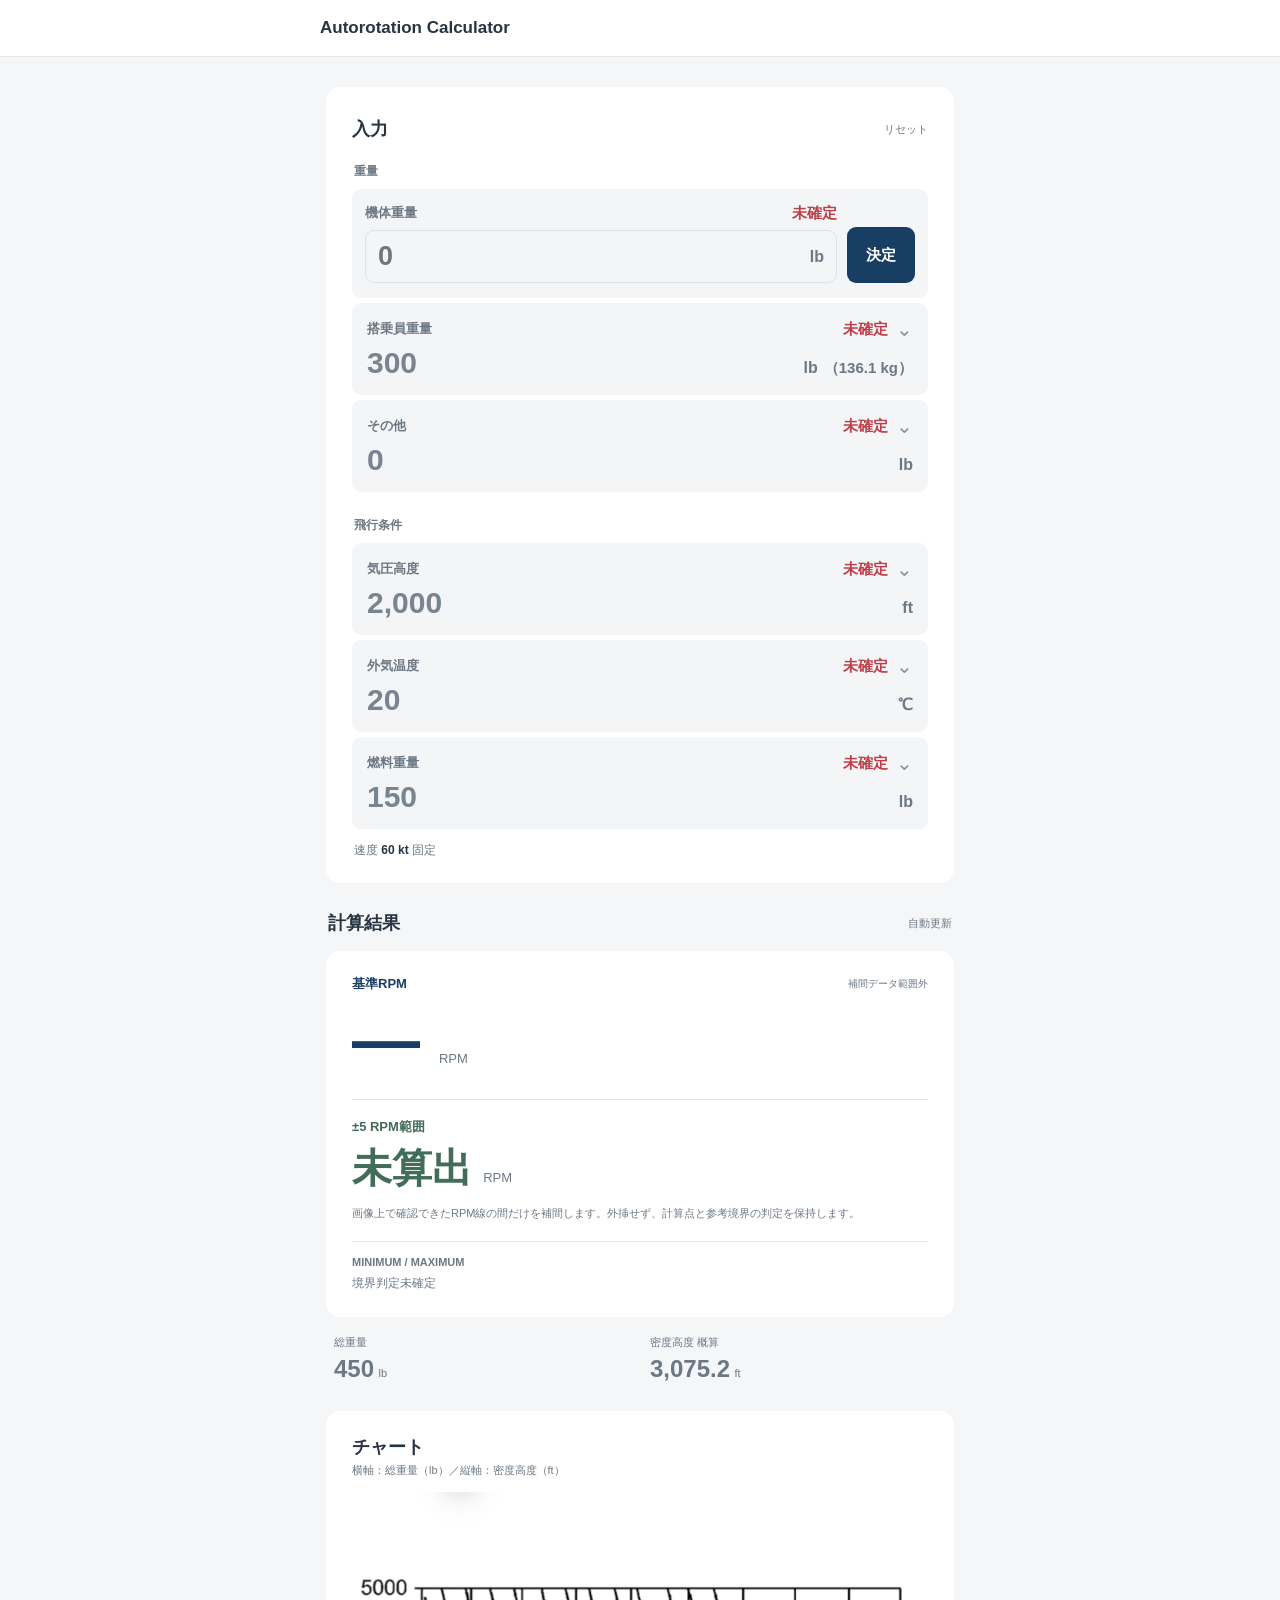
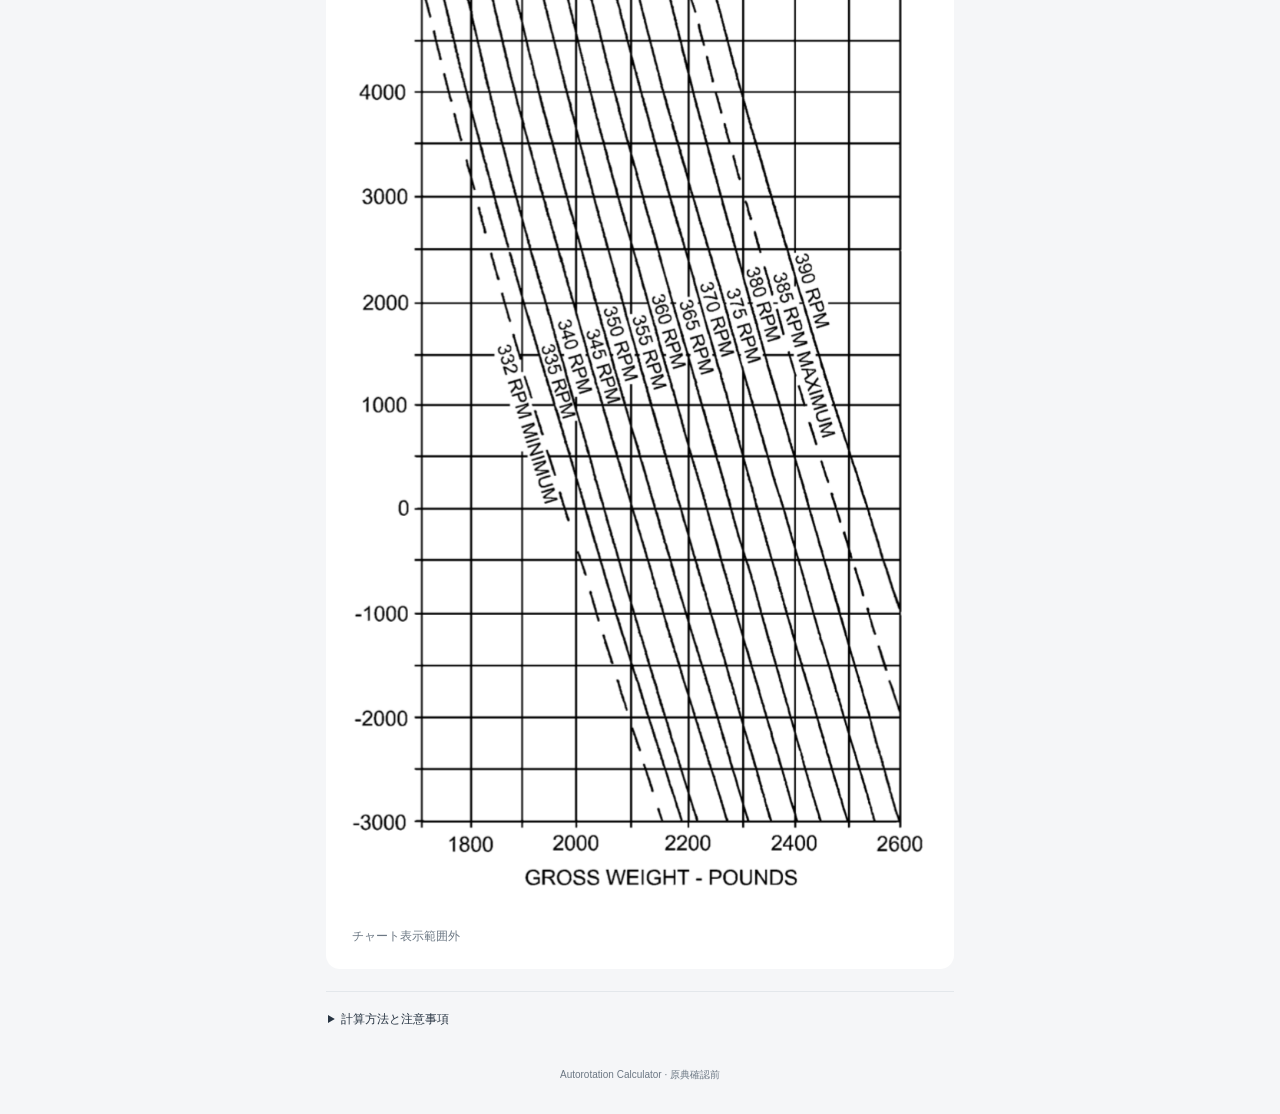
==== index.html @ 32e49103 "Improve input unit legibility" ====
<!doctype html>
<html lang="ja">
<head>
  <meta charset="UTF-8">
  <meta name="viewport" content="width=device-width, initial-scale=1">
  <meta name="theme-color" content="#f5f6f8">
  <title>Autorotation Calculator</title>
  <link rel="stylesheet" href="./style.css?v=input-units-1">
  <script src="./calculator.js" defer></script>
  <script src="./chart-view-config.js" defer></script>
  <script src="./chart-view.js" defer></script>
  <script src="./rpm-image-data.js" defer></script>
  <script src="./chart-data.js" defer></script>
  <script src="./input-model.js" defer></script>
  <script src="./app.js?v=input-status-2" defer></script>
</head>
<body>
  <header class="topbar"><h1>Autorotation Calculator</h1></header>
  <main>
    <form id="conditions" novalidate>
      <section class="panel preset" aria-labelledby="preset-heading">
        <div class="section-heading"><h2 id="preset-heading">入力</h2><button id="reset-inputs" type="button" class="reset-button">リセット</button></div>
        <p class="input-group-label">重量</p>
        <div id="aircraftWeight-row" class="base-row">
          <div class="base-control"><label for="aircraftWeight">機体重量 <span id="aircraftWeight-state" class="state-label">未確定</span></label><div class="number-wrap"><input id="aircraftWeight" name="aircraftWeight" type="number" inputmode="decimal" min="0" step="any" placeholder="0" aria-describedby="aircraftWeight-error"><span>lb</span></div></div>
          <button id="confirm-base" class="confirm-base" type="button">決定</button>
        </div>
        <p id="aircraftWeight-error" class="error" aria-live="polite"></p>
        <button id="crewWeight-trigger" class="picker-trigger" type="button" data-picker="crewWeight" aria-haspopup="dialog" aria-controls="wheel-dialog"><span class="field-name">搭乗員重量</span><span class="field-value"><output id="crewWeight-value">300</output> <small>lb</small><span id="crewKg" class="crew-kg">（136.1 kg）</span></span><span class="field-state"><span id="crewWeight-state" class="state-label">未確定</span><span aria-hidden="true">⌄</span></span></button>
        <button id="otherWeight-trigger" class="picker-trigger" type="button" data-picker="otherWeight" aria-haspopup="dialog" aria-controls="wheel-dialog"><span class="field-name">その他</span><span class="field-value"><output id="otherWeight-value">0</output> <small>lb</small></span><span class="field-state"><span id="otherWeight-state" class="state-label">未確定</span><span aria-hidden="true">⌄</span></span></button>
        <p class="input-group-label input-group-label-spaced">飛行条件</p>
        <button id="pressureAltitude-trigger" class="picker-trigger" type="button" data-picker="pressureAltitude" aria-haspopup="dialog" aria-controls="wheel-dialog"><span class="field-name">気圧高度</span><span class="field-value"><output id="pressureAltitude-value">2,000</output> <small>ft</small></span><span class="field-state"><span id="pressureAltitude-state" class="state-label">未確定</span><span aria-hidden="true">⌄</span></span></button>
        <button id="oat-trigger" class="picker-trigger" type="button" data-picker="oat" aria-haspopup="dialog" aria-controls="wheel-dialog"><span class="field-name">外気温度</span><span class="field-value"><output id="oat-value">20</output> <small>℃</small></span><span class="field-state"><span id="oat-state" class="state-label">未確定</span><span aria-hidden="true">⌄</span></span></button>
        <button id="fuelWeight-trigger" class="picker-trigger" type="button" data-picker="fuelWeight" aria-haspopup="dialog" aria-controls="wheel-dialog"><span class="field-name">燃料重量</span><span class="field-value"><output id="fuelWeight-value">150</output> <small>lb</small></span><span class="field-state"><span id="fuelWeight-state" class="state-label">未確定</span><span aria-hidden="true">⌄</span></span></button>
        <p class="fixed-speed">速度 <strong>60 kt</strong> <span>固定</span></p>
      </section>
      <output id="weight-preview" hidden>450</output>
    </form>
    <section class="results" aria-labelledby="result-heading">
      <div class="section-heading"><h2 id="result-heading">計算結果</h2><span class="section-note">自動更新</span></div>
      <div aria-live="polite" aria-atomic="true">
        <div class="rpm-card">
          <div class="rpm-top"><h3>基準RPM</h3><span id="chart-badge" class="badge">暫定算出</span></div>
          <p class="rpm-value"><output id="referenceRpm">—</output> <small>RPM</small></p>
          <div class="range"><h3>±5 RPM範囲</h3><p><output id="rpmRange">未算出</output> <small>RPM</small></p></div>
          <p id="chart-status" class="rpm-note"></p>
          <div class="boundary"><h3>MINIMUM / MAXIMUM</h3><p id="boundary-status" class="rpm-note">境界判定未確定</p></div>
        </div>
        <div class="metrics"><div><h3>総重量</h3><output id="totalWeight">450</output> <small>lb</small></div><div><h3>密度高度 <small>概算</small></h3><output id="densityAltitude">—</output> <small>ft</small></div></div>
      </div>
    </section>
    <section class="panel chart-panel" aria-labelledby="chart-view-heading">
      <div class="section-heading"><h2 id="chart-view-heading">チャート</h2></div>
      <p class="input-note">横軸：総重量（lb）／縦軸：密度高度（ft）</p>
      <div id="chart-frame" class="chart-frame" hidden>
        <img id="performance-chart" alt="オートローテーション性能チャート" decoding="async">
        <span id="chart-dot" class="chart-dot" aria-hidden="true" hidden></span>
      </div>
      <p id="chart-view-status" class="chart-view-status" role="status">チャート画像を読み込み中</p>
    </section>
    <details class="method"><summary>計算方法と注意事項</summary><p class="data-note"><strong>チャート画像からの暫定デジタイズ値・原典確認前</strong>境界警告は参考表示です。基準RPMと±5 RPMは境界で制限しません。</p><p>機体重量の空欄は0 lb。決定前も計算に反映します。</p><p>総重量 = 機体重量 + 搭乗員重量 + 燃料重量 + その他。機体重量には、ほかの3項目に入力する重量を重複して含めないでください。</p><p>ISA温度（℃）= 15 − 1.98 × 気圧高度（ft）÷ 1,000<br>密度高度（ft）≈ 気圧高度 + 120 ×（OAT − ISA温度）</p><p>密度高度は湿度を考慮しない近似値です。RPMは赤点と同じ画像座標で左右の実測線を補間します。確認できた線の外側へは外挿しません。原典確認前のため、飛行判断に使用できません。</p><a href="https://www.weather.gov/media/zhu/ZHU_Training_Page/winds/pressure_winds/Temp_Density_Pressure.pdf" target="_blank" rel="noopener noreferrer">密度高度の近似式：National Weather Service ↗</a></details>
    <footer>Autorotation Calculator · 原典確認前</footer>
  </main>
  <dialog id="wheel-dialog" aria-labelledby="wheel-title" aria-describedby="wheel-help">
    <div class="dialog-heading"><h2 id="wheel-title">値を選択</h2><p id="wheel-help">上下にスワイプして選択</p></div>
    <div class="wheel-window"><div class="wheel-selection" aria-hidden="true"></div><div id="value-wheel" class="value-wheel" role="listbox" tabindex="0" aria-labelledby="wheel-title"></div></div>
    <p id="wheel-selection-value" class="wheel-current" aria-live="polite"></p>
    <p class="wheel-total">総重量 <output id="wheel-total">450</output> lb <small>プレビュー</small></p>
    <div class="dialog-actions"><button id="cancel-wheel" type="button">キャンセル</button><button id="confirm-wheel" type="button">決定</button></div>
  </dialog>
</body>
</html>
---- style.css ----
:root{color-scheme:light;--ink:#273442;--muted:#6c7884;--line:#e3e7eb;--blue:#193e63;--green:#426d58;--paper:#f5f6f8}*{box-sizing:border-box}body{margin:0;background:var(--paper);color:var(--ink);font-family:"Segoe UI","Noto Sans JP",sans-serif;-webkit-font-smoothing:antialiased}button,input{font:inherit}button{cursor:pointer;touch-action:manipulation}button:focus-visible,input:focus-visible,summary:focus-visible{outline:2px solid var(--blue);outline-offset:3px}[hidden]{display:none!important}
.topbar{padding:18px 20px;background:#fff;border-bottom:1px solid var(--line)}.topbar h1{max-width:640px;margin:auto;font-size:17px;font-weight:650}main{max-width:660px;margin:auto;padding:22px 16px 32px}.panel,.rpm-card{background:#fff;border-radius:14px;padding:20px}.section-heading{display:flex;align-items:center;justify-content:space-between;gap:10px;margin-bottom:16px}h2{font-size:18px;margin:0}.section-note,.reset-button{font-size:11px;color:var(--muted)}.reset-button{border:0;background:transparent;min-height:36px;padding:4px 0 4px 12px}
.picker-trigger{width:100%;display:grid;grid-template-columns:minmax(0,1fr) auto;align-items:center;gap:4px 10px;border:0;border-bottom:1px solid var(--line);background:transparent;color:var(--ink);text-align:left;padding:15px 2px;min-height:76px}.field-name{grid-column:1;grid-row:1;font-size:14px;font-weight:600}.field-value{grid-column:1;grid-row:2;font-size:28px;line-height:1.2;font-weight:650;font-variant-numeric:tabular-nums;white-space:nowrap}.field-value small{font-size:14px;font-weight:500;color:var(--muted)}.field-state{grid-column:2;grid-row:1 / 3;display:flex;align-items:center;gap:8px}.field-state>span:last-child{font-size:20px;color:#89949f}.state-label{font-size:11px;color:var(--muted);white-space:nowrap}.confirmed .state-label{color:var(--green)}.crew-kg{font-size:14px;color:var(--muted);font-weight:400;margin-left:4px}
.base-row{display:flex;align-items:end;gap:10px;padding:15px 2px;border-bottom:1px solid var(--line)}.base-control{flex:1;min-width:0}.base-control label{display:flex;justify-content:space-between;font-size:14px;font-weight:600;margin-bottom:8px}.number-wrap{display:flex;align-items:center;border:1px solid #cbd3dc;border-radius:9px}.number-wrap input{border:0;background:transparent;min-width:0;width:100%;padding:10px 12px;font-size:27px;color:var(--ink);font-variant-numeric:tabular-nums;outline:none}.number-wrap span{padding-right:12px;font-size:14px;color:var(--muted)}.number-wrap:focus-within{outline:2px solid var(--blue)}.confirm-base{height:56px;min-width:68px;border:0;border-radius:9px;background:var(--blue);color:#fff;font-size:15px;font-weight:650}.error{font-size:12px;color:#995055;margin:6px 2px}.error:empty{display:none}.extra-input{font-size:13px;color:var(--muted)}.extra-input summary{padding:15px 2px}.fixed-speed{font-size:12px;margin:13px 2px 0;color:var(--muted)}.fixed-speed strong{color:var(--ink)}
.results{margin-top:28px}.results>.section-heading{padding:0 2px}.rpm-top{display:flex;align-items:center;justify-content:space-between;gap:8px}.rpm-card h3{font-size:13px;margin:0}.rpm-top h3,.rpm-value{color:var(--blue)}.badge{font-size:10px;color:var(--muted)}.rpm-value{margin:7px 0 21px;font-size:clamp(50px,13vw,68px);line-height:1.15;font-weight:700;font-variant-numeric:tabular-nums}.rpm-card small{font-size:13px;color:var(--muted);font-weight:400}.range{border-top:1px solid var(--line);padding-top:18px}.range h3,.range p{color:var(--green)}.range p{font-size:clamp(28px,7.5vw,40px);line-height:1.2;font-weight:650;margin:8px 0 0;font-variant-numeric:tabular-nums}.rpm-note{font-size:11px;line-height:1.7;color:var(--muted);margin:12px 0 0}.boundary{border-top:1px solid var(--line);margin-top:18px;padding-top:14px}.boundary h3{font-size:11px;color:var(--muted)}.boundary .rpm-note{font-size:12px;margin-top:5px}.metrics{display:grid;grid-template-columns:1fr 1fr;gap:20px;padding:18px 8px 0;color:var(--muted)}.metrics h3{font-size:11px;font-weight:500;margin:0 0 5px}.metrics small{font-size:11px}.metrics output{font-size:24px;font-weight:600;font-variant-numeric:tabular-nums;overflow-wrap:anywhere}
.chart-panel{margin-top:28px}.chart-panel .section-heading{margin-bottom:3px}.input-note{font-size:11px;color:var(--muted);line-height:1.6;margin:0}.chart-frame{position:relative;width:100%;margin-top:12px}.chart-frame img{display:block;width:100%;height:auto}.chart-dot{position:absolute;display:block;width:7px;height:7px;border-radius:50%;background:#e32d32;border:2px solid white;box-shadow:0 0 0 1px #8f161a;transform:translate(-50%,-50%);pointer-events:none}.chart-view-status{font-size:12px;color:var(--muted);margin:12px 0 0}.method{margin-top:22px;border-top:1px solid var(--line);font-size:12px;color:var(--muted);line-height:1.8}.method summary{padding:17px 2px;cursor:pointer;color:var(--ink)}.data-note{font-size:11px}.data-note strong{display:block;color:var(--ink)}.method a{color:var(--blue)}footer{text-align:center;font-size:10px;color:var(--muted);padding-top:20px}
dialog{position:fixed;inset:auto 0 0;width:min(100%,480px);max-height:95dvh;margin:0 auto;border:0;border-radius:20px 20px 0 0;padding:22px 20px calc(20px + env(safe-area-inset-bottom));background:#fff;color:var(--ink);box-shadow:0 -10px 35px #27344224;overflow:auto}dialog::backdrop{background:#27344280}body:has(dialog[open]){overflow:hidden}.dialog-heading{text-align:center}.dialog-heading h2{font-size:20px}.dialog-heading p{font-size:12px;color:var(--muted);margin:8px 0 14px}.wheel-window{position:relative;margin:auto;max-width:310px}.value-wheel{height:260px;overflow-y:auto;overscroll-behavior:contain;scroll-snap-type:y mandatory;scrollbar-width:none;padding:104px 0;outline:none;touch-action:pan-y}.value-wheel::-webkit-scrollbar{display:none}.value-wheel:focus-visible{outline:2px solid var(--blue)}.wheel-option{height:52px;display:flex;align-items:center;justify-content:center;scroll-snap-align:center;font-size:27px;color:#9aa4ae;user-select:none;cursor:pointer;font-variant-numeric:tabular-nums}.wheel-option[aria-selected=true]{color:var(--ink);font-size:34px;font-weight:700}.wheel-selection{position:absolute;top:104px;left:0;right:0;height:52px;border-top:1px solid #bbc8d5;border-bottom:1px solid #bbc8d5;background:#eaf0f6aa;pointer-events:none}.wheel-current{text-align:center;font-size:18px;font-weight:650;margin:10px 0;color:var(--blue);font-variant-numeric:tabular-nums}.wheel-total{text-align:center;font-size:13px;margin:12px 0 18px}.wheel-total output{font-size:21px;font-weight:700}.wheel-total small{color:var(--muted);font-size:10px;margin-left:6px}.dialog-actions{display:grid;grid-template-columns:1fr 1.5fr;gap:12px}.dialog-actions button{min-height:56px;border:1px solid var(--line);border-radius:10px;background:#f2f4f6;font-size:16px;color:var(--ink)}#confirm-wheel{background:var(--blue);color:#fff;border-color:var(--blue);font-size:19px;font-weight:700}@media(min-width:720px){main{padding-top:30px}.panel,.rpm-card{padding:24px 26px}dialog{bottom:24px;border-radius:20px}}@media(max-width:360px){main{padding:14px 10px 26px}.panel,.rpm-card{padding:16px}.field-value{font-size:25px}.field-state{gap:4px}.crew-kg{font-size:12px}}

/* The existing confirmed class is driven by the input model. */
.preset .picker-trigger{padding:13px 12px;margin:0 0 5px;border:1px solid transparent;border-bottom-color:var(--line);border-radius:9px;background:#f7f8fa}
.preset .picker-trigger .field-name,.preset .picker-trigger .field-value{color:var(--muted)}
.preset .picker-trigger.confirmed{background:#f0f4f7;border-color:#d4dfe7}
.preset .picker-trigger.confirmed .field-name{color:var(--ink)}
.preset .picker-trigger.confirmed .field-value{color:var(--blue);font-weight:700}
.preset .base-row{padding:14px 12px;margin-bottom:5px;border:1px solid transparent;border-bottom-color:var(--line);border-radius:9px;background:#f7f8fa}
.preset .base-row label,.preset .base-row input{color:var(--muted)}
.preset .base-row .number-wrap{background:#fff;border-color:var(--line)}
.preset .base-row.confirmed{background:#f0f4f7;border-color:#d4dfe7}
.preset .base-row.confirmed label{color:var(--ink)}
.preset .base-row.confirmed input{color:var(--blue);font-weight:700}

.preset .input-group-label{margin:3px 2px 9px;font-size:12px;font-weight:600;color:var(--muted)}
.preset .input-group-label-spaced{margin-top:25px}
.preset .picker-trigger{min-height:86px;padding:13px 14px;background:#f3f5f7;border-color:transparent}
.preset .picker-trigger .field-name{font-size:13px}
.preset .picker-trigger .field-state{grid-row:1}
.preset .picker-trigger .field-value{grid-column:1 / -1;display:flex;align-items:baseline;gap:4px;min-width:0;font-size:30px;font-weight:700;color:#78848f}
.preset .picker-trigger .field-value small{margin-left:auto;flex:none}
.preset .picker-trigger .crew-kg{margin-left:2px;flex:none}
.preset .picker-trigger.confirmed{background:#fff;border-color:#cbd5df}
.preset .picker-trigger.confirmed .field-value{color:var(--ink)}
.preset .picker-trigger:focus-visible{outline:none;border-color:var(--blue)}
.preset .base-row{min-height:108px;background:#f3f5f7;border-color:transparent}
.preset .base-row .base-control label{font-size:13px}
.preset .base-row .number-wrap{background:transparent;border-color:#dce2e8}
.preset .base-row input{font-weight:700}
.preset .base-row.confirmed{background:#fff;border-color:#cbd5df}
.preset .base-row.confirmed input{color:var(--ink)}
.preset .base-row:focus-within{border-color:var(--blue)}
.preset .base-row .number-wrap:focus-within{outline:none;border-color:var(--blue)}
.preset .error{color:var(--muted)}
@media(max-width:360px){.preset .picker-trigger .field-value{font-size:27px}.preset .picker-trigger .crew-kg{font-size:11px}}

.preset .state-label{font-size:15px;font-weight:700;line-height:1.2;color:#bd3f4a}
.preset .confirmed .state-label{color:#25774c}

.preset .number-wrap span,.preset .picker-trigger .field-value small{font-size:16px;font-weight:650}
.preset .picker-trigger .crew-kg{font-size:15px;font-weight:600}
@media(max-width:360px){.preset .picker-trigger .crew-kg{font-size:13px}}
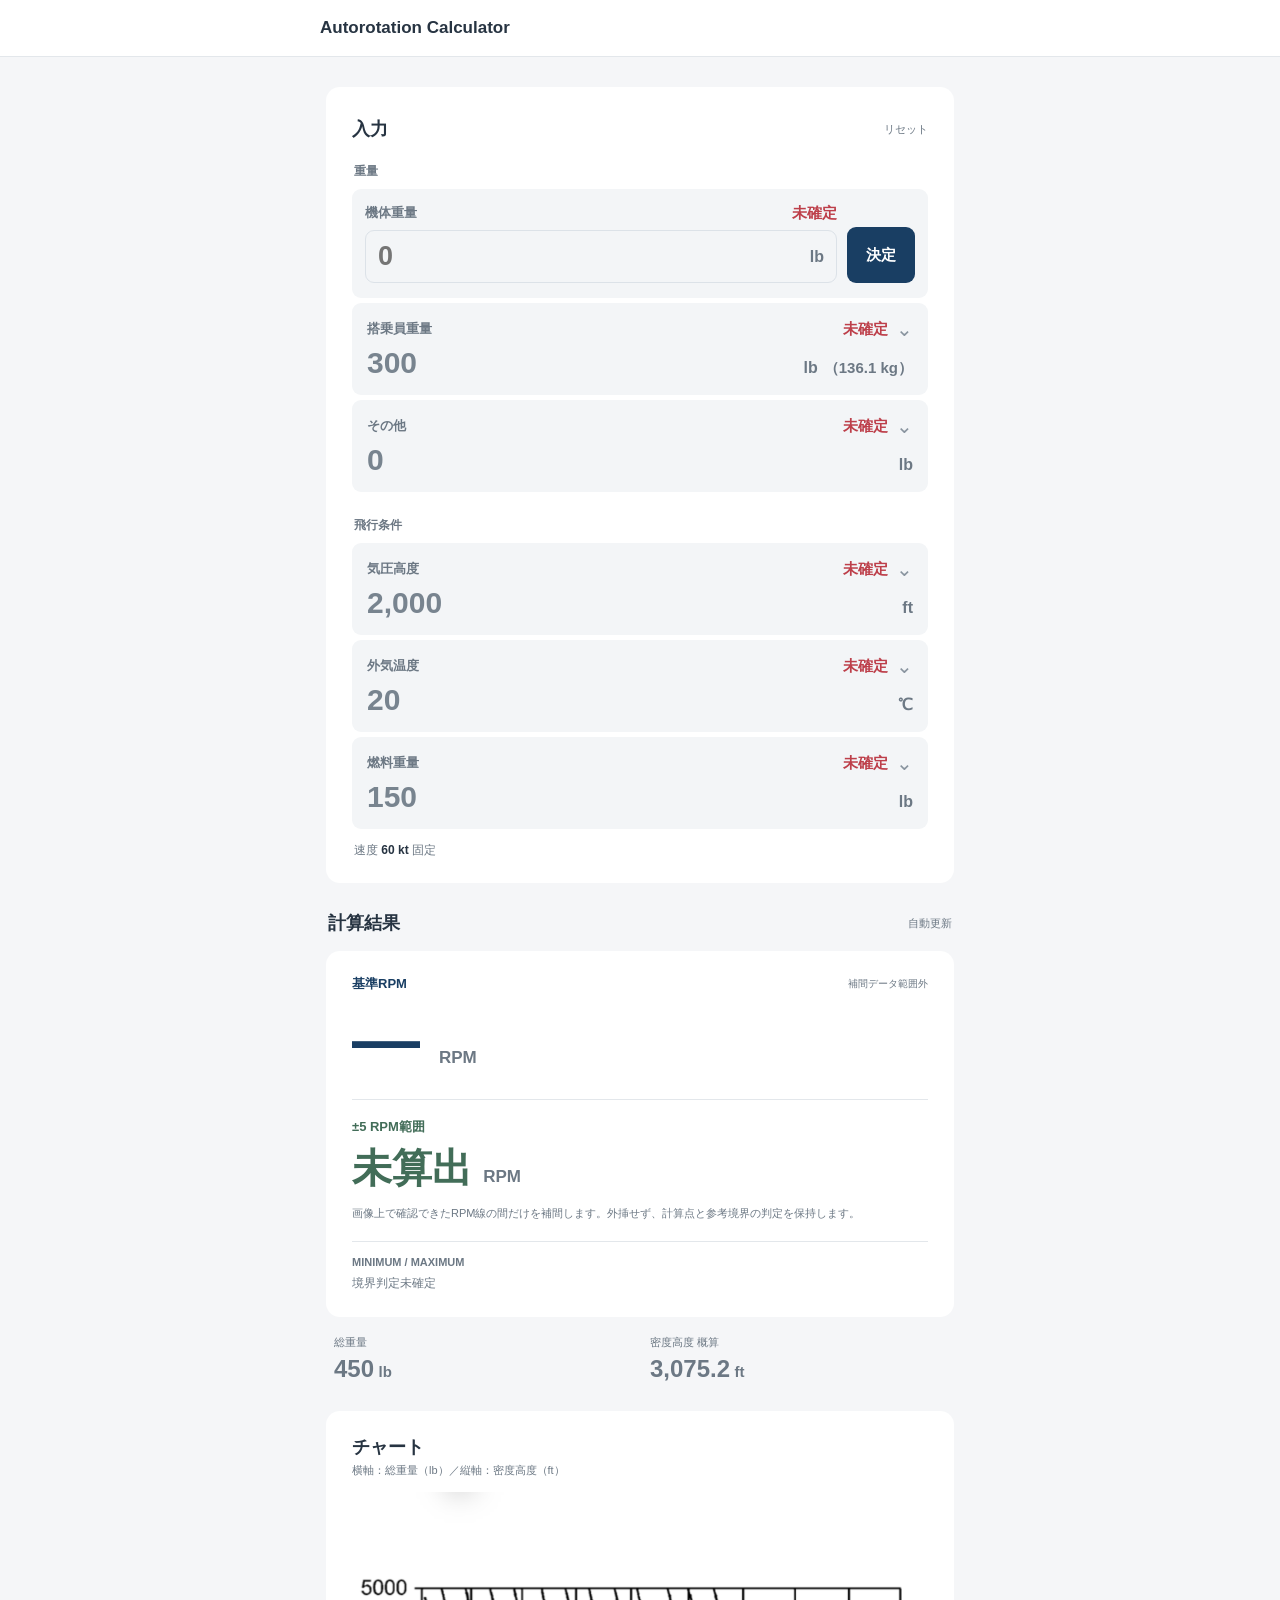
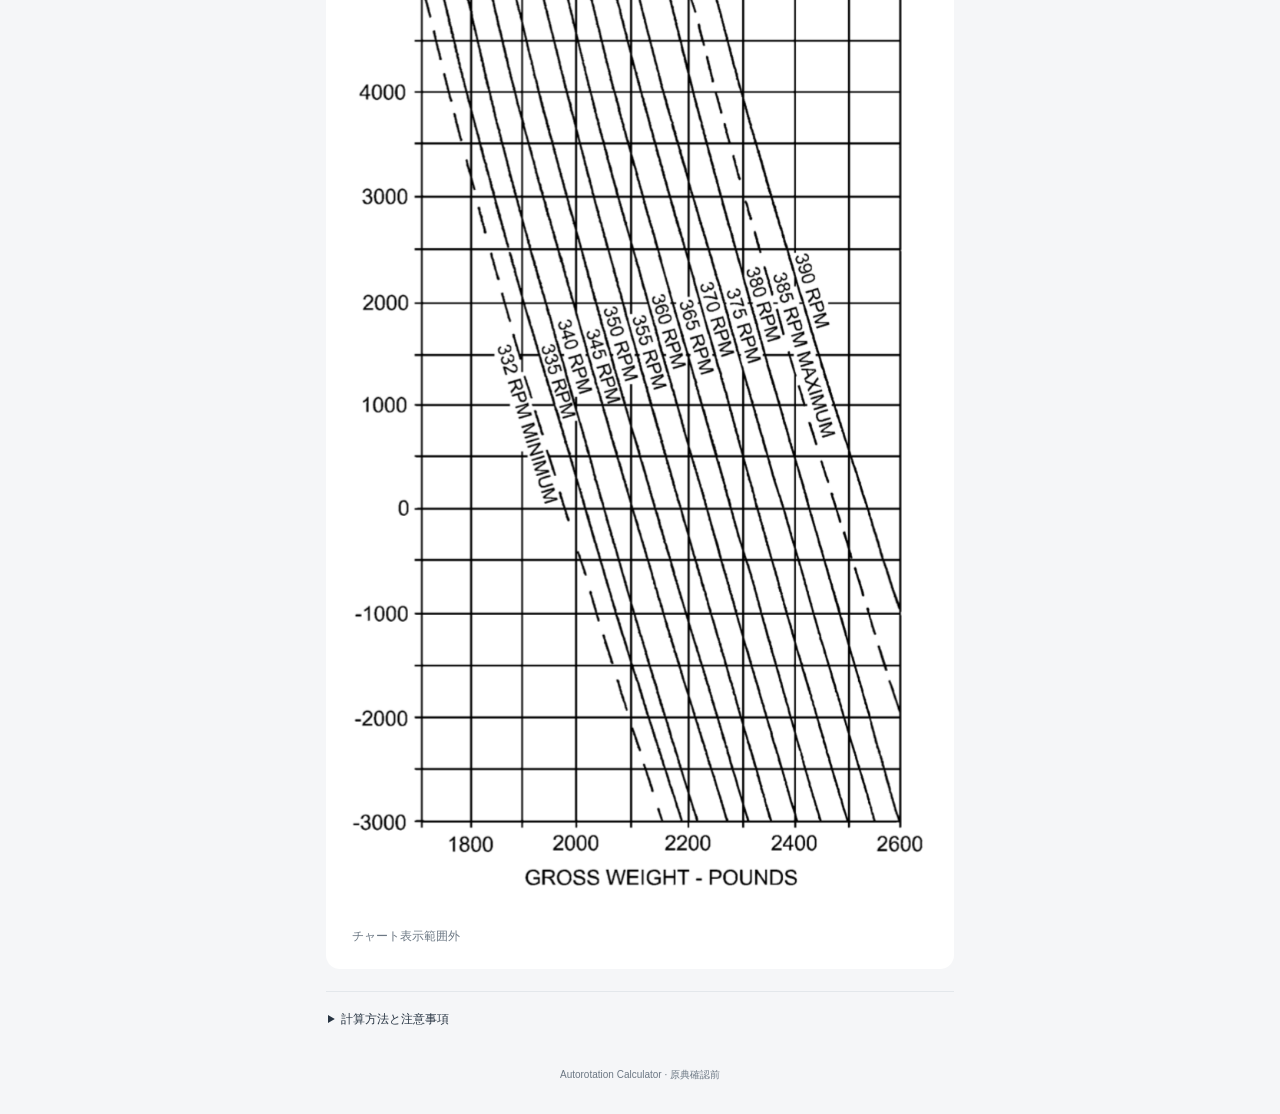
==== commit b4e380fe: "Improve result unit legibility" ====
--- a/index.html
+++ b/index.html
@@ -5,7 +5,7 @@
   <meta name="viewport" content="width=device-width, initial-scale=1">
   <meta name="theme-color" content="#f5f6f8">
   <title>Autorotation Calculator</title>
-  <link rel="stylesheet" href="./style.css?v=input-units-1">
+  <link rel="stylesheet" href="./style.css?v=result-units-1">
   <script src="./calculator.js" defer></script>
   <script src="./chart-view-config.js" defer></script>
   <script src="./chart-view.js" defer></script>
--- a/style.css
+++ b/style.css
@@ -47,3 +47,6 @@
 .preset .number-wrap span,.preset .picker-trigger .field-value small{font-size:16px;font-weight:650}
 .preset .picker-trigger .crew-kg{font-size:15px;font-weight:600}
 @media(max-width:360px){.preset .picker-trigger .crew-kg{font-size:13px}}
+
+.rpm-value small,.range p small{font-size:17px;font-weight:650}
+.metrics>div>small{font-size:15px;font-weight:650}
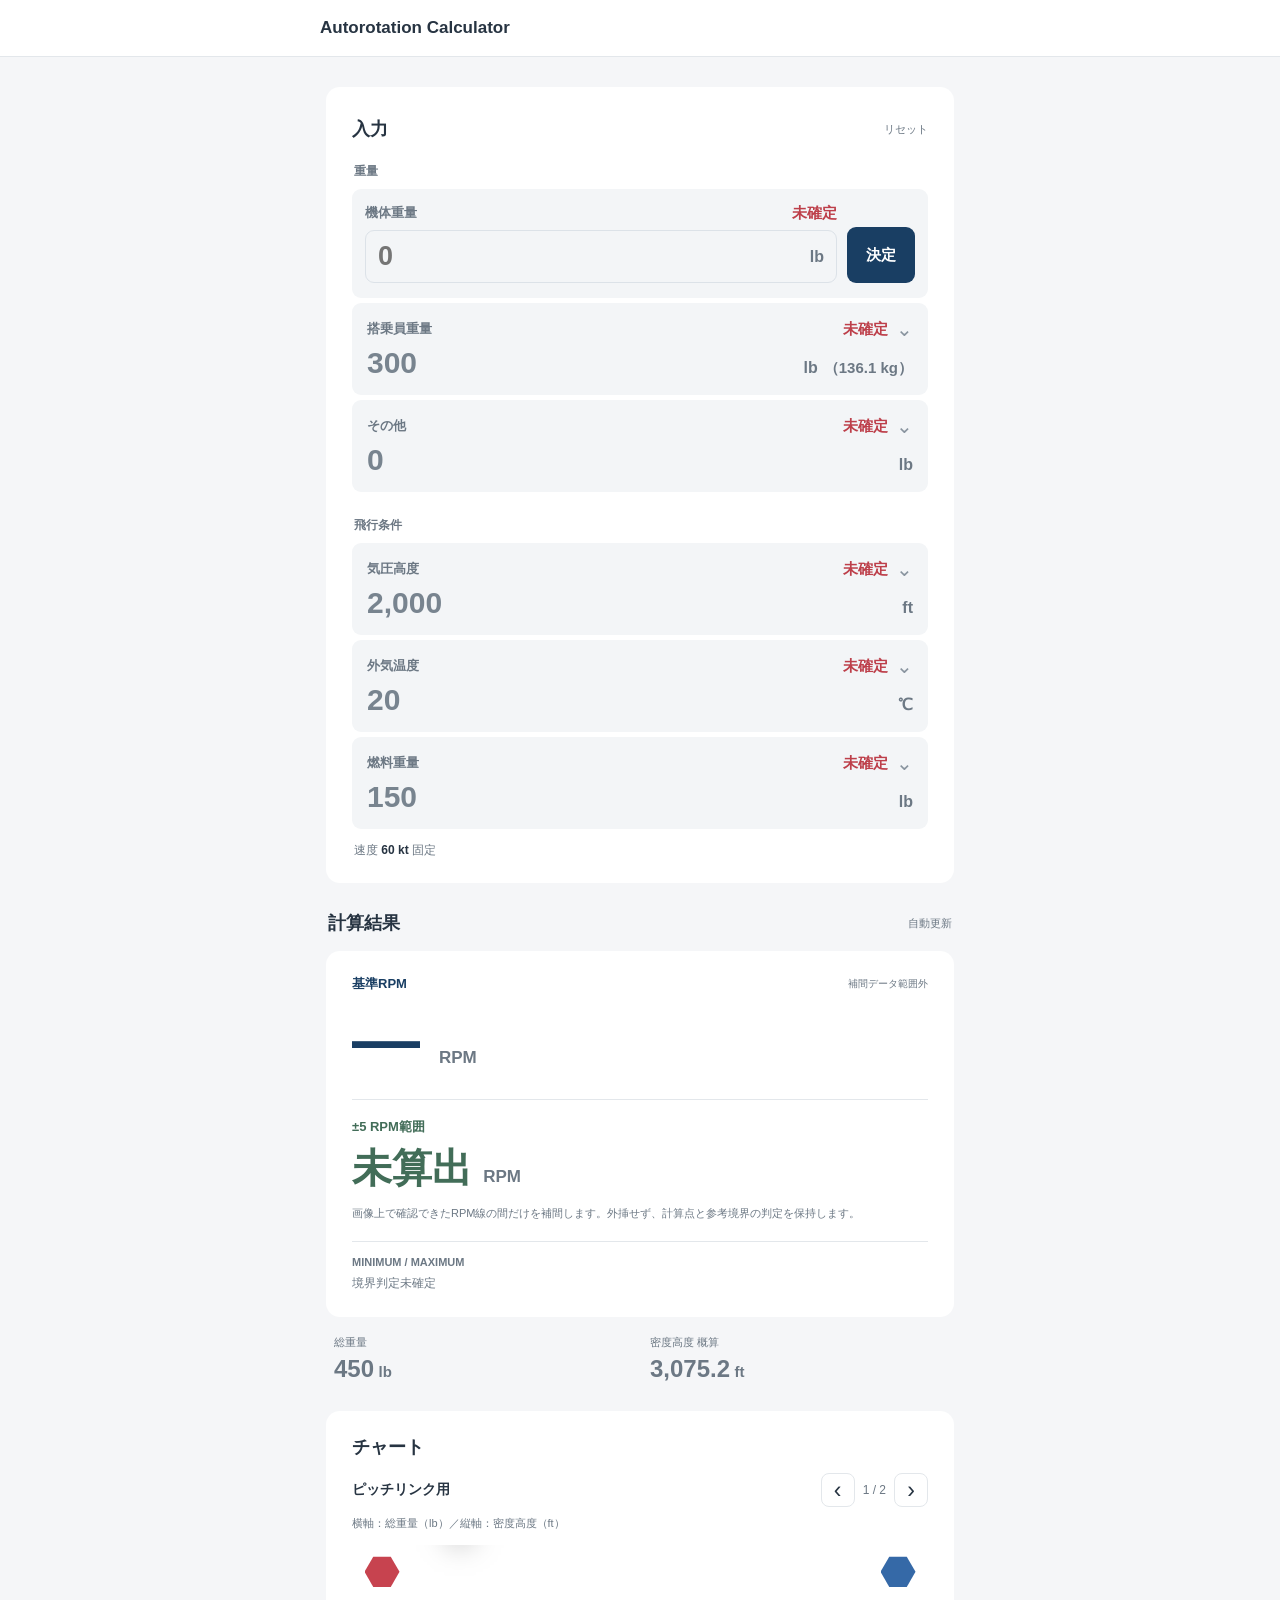
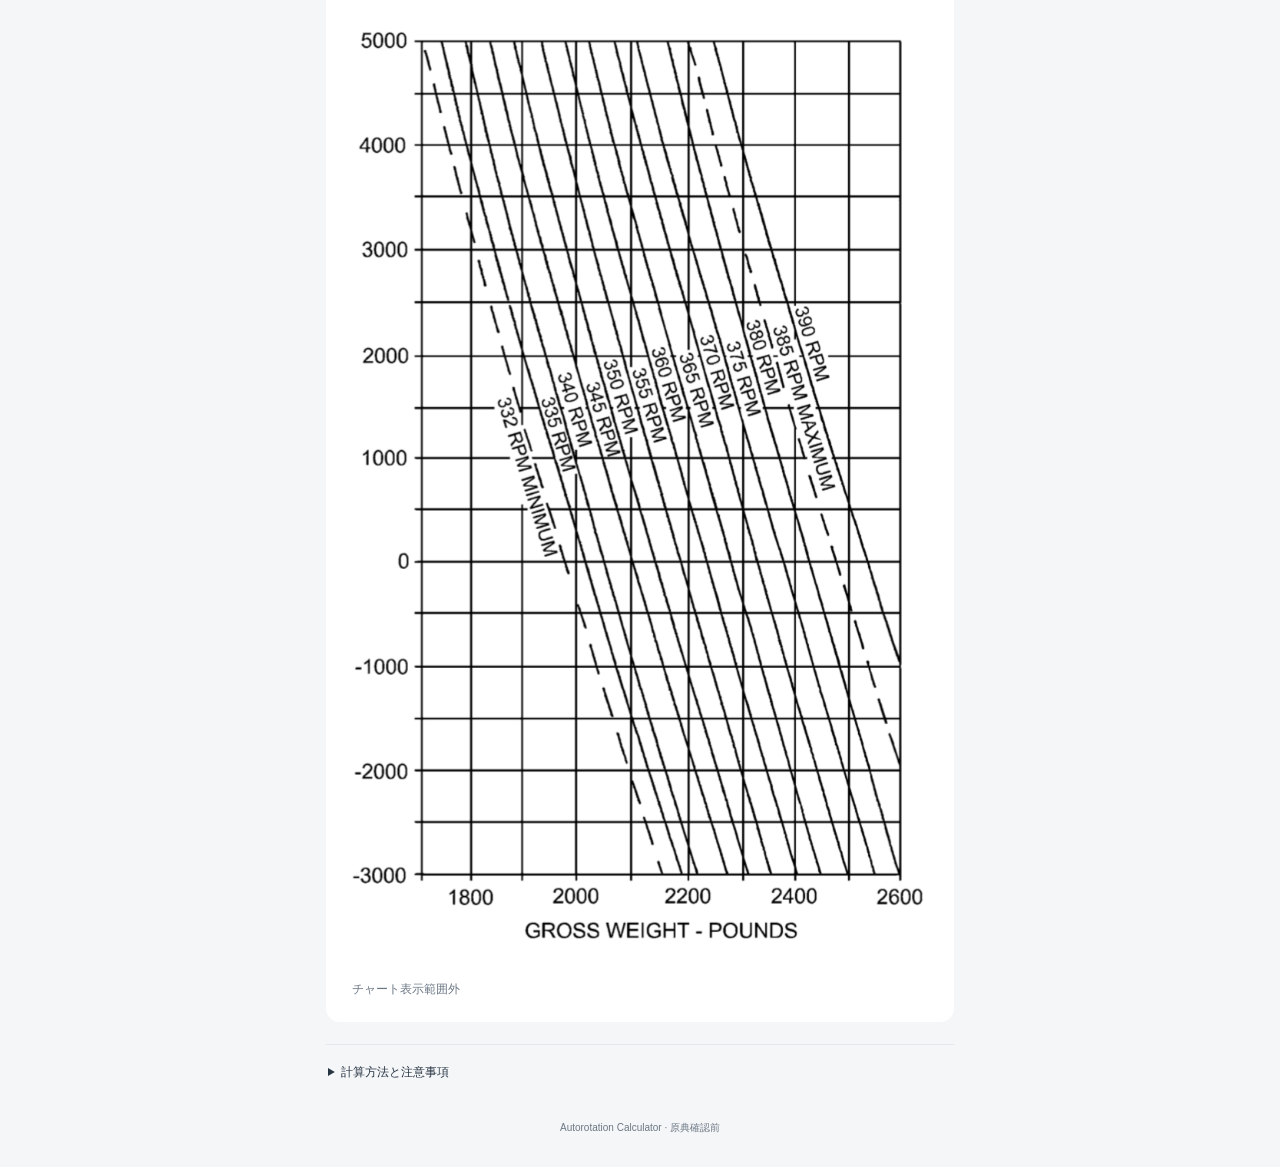
==== commit 0f520416: "Add swipeable chart views with independent hex rotation" ====
--- a/index.html
+++ b/index.html
@@ -5,7 +5,7 @@
   <meta name="viewport" content="width=device-width, initial-scale=1">
   <meta name="theme-color" content="#f5f6f8">
   <title>Autorotation Calculator</title>
-  <link rel="stylesheet" href="./style.css?v=result-units-1">
+  <link rel="stylesheet" href="./style.css?v=chart-pages-1">
   <script src="./calculator.js" defer></script>
   <script src="./chart-view-config.js" defer></script>
   <script src="./chart-view.js" defer></script>
@@ -13,6 +13,7 @@
   <script src="./chart-data.js" defer></script>
   <script src="./input-model.js" defer></script>
   <script src="./app.js?v=input-status-2" defer></script>
+  <script src="./chart-pages.js?v=1" defer></script>
 </head>
 <body>
   <header class="topbar"><h1>Autorotation Calculator</h1></header>
@@ -51,10 +52,22 @@
     </section>
     <section class="panel chart-panel" aria-labelledby="chart-view-heading">
       <div class="section-heading"><h2 id="chart-view-heading">チャート</h2></div>
+      <div class="chart-page-bar">
+        <strong id="chart-page-title">ピッチリンク用</strong>
+        <nav class="chart-page-nav" aria-label="チャートの画面切替">
+          <button id="chart-page-prev" type="button" aria-label="前の画面">‹</button>
+          <span id="chart-page-count" aria-live="polite">1 / 2</span>
+          <button id="chart-page-next" type="button" aria-label="次の画面">›</button>
+        </nav>
+      </div>
       <p class="input-note">横軸：総重量（lb）／縦軸：密度高度（ft）</p>
       <div id="chart-frame" class="chart-frame" hidden>
         <img id="performance-chart" alt="オートローテーション性能チャート" decoding="async">
         <span id="chart-dot" class="chart-dot" aria-hidden="true" hidden></span>
+        <div class="chart-hex-controls" aria-label="六角形の回転操作">
+          <button id="red-hex" class="hex-control red-hex" type="button" aria-label="赤六角形を回転"><span class="hex-shape" aria-hidden="true"></span></button>
+          <button id="blue-hex" class="hex-control blue-hex" type="button" aria-label="青六角形を回転"><span class="hex-shape" aria-hidden="true"></span></button>
+        </div>
       </div>
       <p id="chart-view-status" class="chart-view-status" role="status">チャート画像を読み込み中</p>
     </section>
--- a/style.css
+++ b/style.css
@@ -50,3 +50,13 @@
 
 .rpm-value small,.range p small{font-size:17px;font-weight:650}
 .metrics>div>small{font-size:15px;font-weight:650}
+
+.chart-page-bar{display:flex;align-items:center;justify-content:space-between;gap:12px;margin:14px 0 8px}
+.chart-page-bar strong{font-size:14px;font-weight:650}
+.chart-page-nav{display:flex;align-items:center;gap:8px;color:var(--muted);font-size:12px;font-variant-numeric:tabular-nums}
+.chart-page-nav button{width:34px;height:34px;border:1px solid var(--line);border-radius:8px;background:#fff;color:var(--ink);font-size:23px;line-height:1}
+.chart-frame{touch-action:pan-y}
+.chart-hex-controls{position:absolute;inset:5px 0 auto;display:flex;justify-content:space-between;padding:0 8px;pointer-events:none}
+.hex-control{display:grid;place-items:center;width:44px;height:44px;border:0;background:transparent;padding:0;pointer-events:auto;touch-action:none}
+.hex-shape{display:block;width:35px;height:35px;clip-path:polygon(25% 7%,75% 7%,100% 50%,75% 93%,25% 93%,0 50%);background:currentColor;transform-origin:center}
+.red-hex{color:#c7434f}.blue-hex{color:#3569a7}
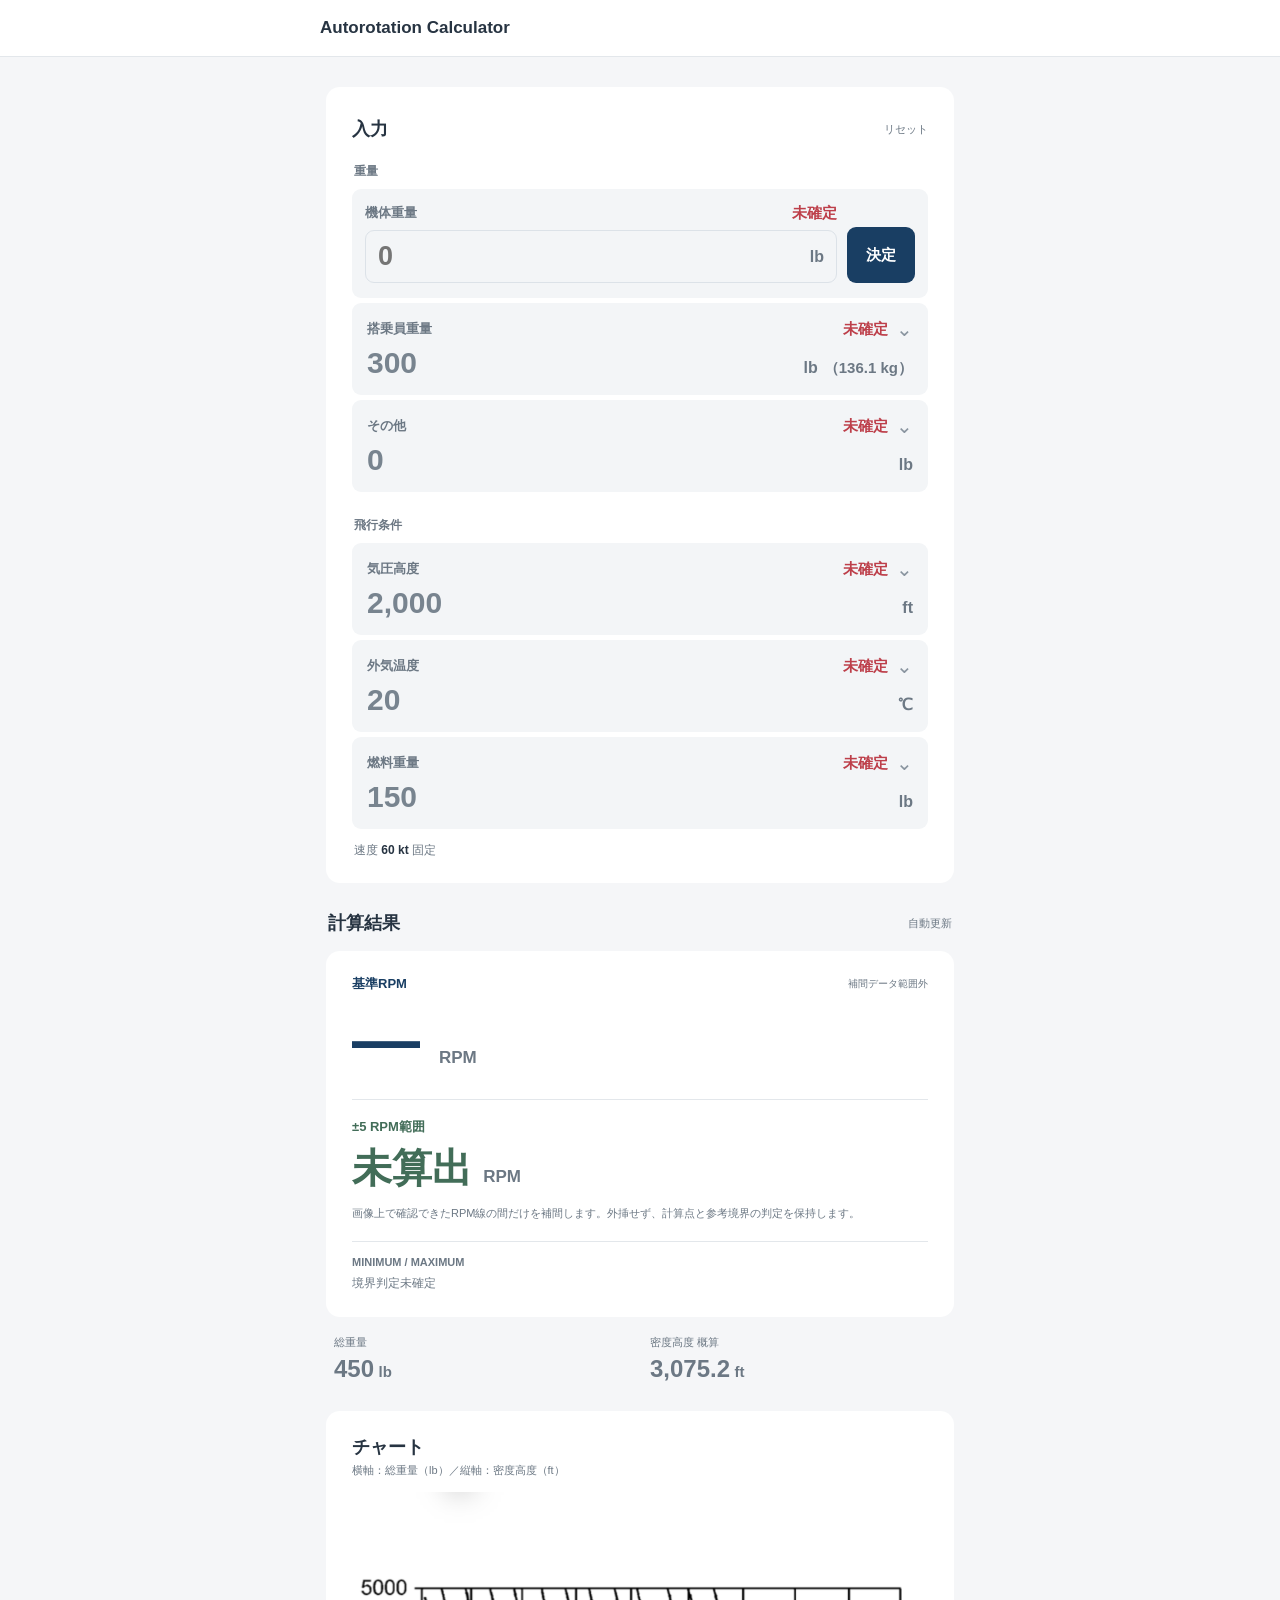
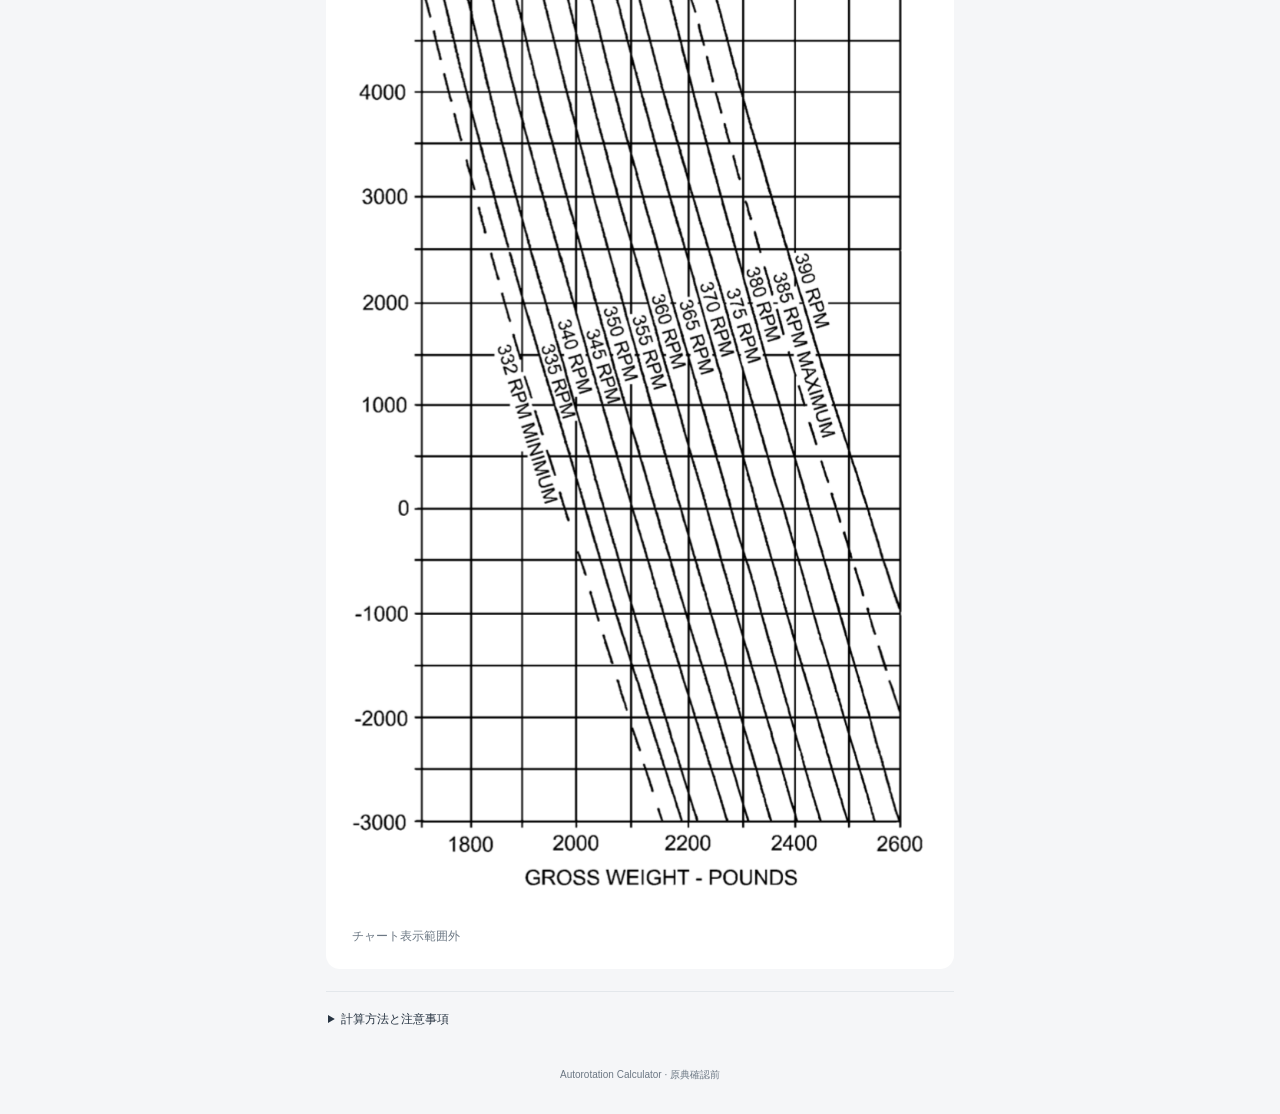
==== commit 3288ce74: "Revert "Add swipeable chart views with independent hex rotation" This reverts commit 9c65d408ceaab59" ====
--- a/index.html
+++ b/index.html
@@ -5,7 +5,7 @@
   <meta name="viewport" content="width=device-width, initial-scale=1">
   <meta name="theme-color" content="#f5f6f8">
   <title>Autorotation Calculator</title>
-  <link rel="stylesheet" href="./style.css?v=chart-pages-1">
+  <link rel="stylesheet" href="./style.css?v=result-units-1">
   <script src="./calculator.js" defer></script>
   <script src="./chart-view-config.js" defer></script>
   <script src="./chart-view.js" defer></script>
@@ -13,7 +13,6 @@
   <script src="./chart-data.js" defer></script>
   <script src="./input-model.js" defer></script>
   <script src="./app.js?v=input-status-2" defer></script>
-  <script src="./chart-pages.js?v=1" defer></script>
 </head>
 <body>
   <header class="topbar"><h1>Autorotation Calculator</h1></header>
@@ -52,22 +51,10 @@
     </section>
     <section class="panel chart-panel" aria-labelledby="chart-view-heading">
       <div class="section-heading"><h2 id="chart-view-heading">チャート</h2></div>
-      <div class="chart-page-bar">
-        <strong id="chart-page-title">ピッチリンク用</strong>
-        <nav class="chart-page-nav" aria-label="チャートの画面切替">
-          <button id="chart-page-prev" type="button" aria-label="前の画面">‹</button>
-          <span id="chart-page-count" aria-live="polite">1 / 2</span>
-          <button id="chart-page-next" type="button" aria-label="次の画面">›</button>
-        </nav>
-      </div>
       <p class="input-note">横軸：総重量（lb）／縦軸：密度高度（ft）</p>
       <div id="chart-frame" class="chart-frame" hidden>
         <img id="performance-chart" alt="オートローテーション性能チャート" decoding="async">
         <span id="chart-dot" class="chart-dot" aria-hidden="true" hidden></span>
-        <div class="chart-hex-controls" aria-label="六角形の回転操作">
-          <button id="red-hex" class="hex-control red-hex" type="button" aria-label="赤六角形を回転"><span class="hex-shape" aria-hidden="true"></span></button>
-          <button id="blue-hex" class="hex-control blue-hex" type="button" aria-label="青六角形を回転"><span class="hex-shape" aria-hidden="true"></span></button>
-        </div>
       </div>
       <p id="chart-view-status" class="chart-view-status" role="status">チャート画像を読み込み中</p>
     </section>
--- a/style.css
+++ b/style.css
@@ -50,13 +50,3 @@
 
 .rpm-value small,.range p small{font-size:17px;font-weight:650}
 .metrics>div>small{font-size:15px;font-weight:650}
-
-.chart-page-bar{display:flex;align-items:center;justify-content:space-between;gap:12px;margin:14px 0 8px}
-.chart-page-bar strong{font-size:14px;font-weight:650}
-.chart-page-nav{display:flex;align-items:center;gap:8px;color:var(--muted);font-size:12px;font-variant-numeric:tabular-nums}
-.chart-page-nav button{width:34px;height:34px;border:1px solid var(--line);border-radius:8px;background:#fff;color:var(--ink);font-size:23px;line-height:1}
-.chart-frame{touch-action:pan-y}
-.chart-hex-controls{position:absolute;inset:5px 0 auto;display:flex;justify-content:space-between;padding:0 8px;pointer-events:none}
-.hex-control{display:grid;place-items:center;width:44px;height:44px;border:0;background:transparent;padding:0;pointer-events:auto;touch-action:none}
-.hex-shape{display:block;width:35px;height:35px;clip-path:polygon(25% 7%,75% 7%,100% 50%,75% 93%,25% 93%,0 50%);background:currentColor;transform-origin:center}
-.red-hex{color:#c7434f}.blue-hex{color:#3569a7}
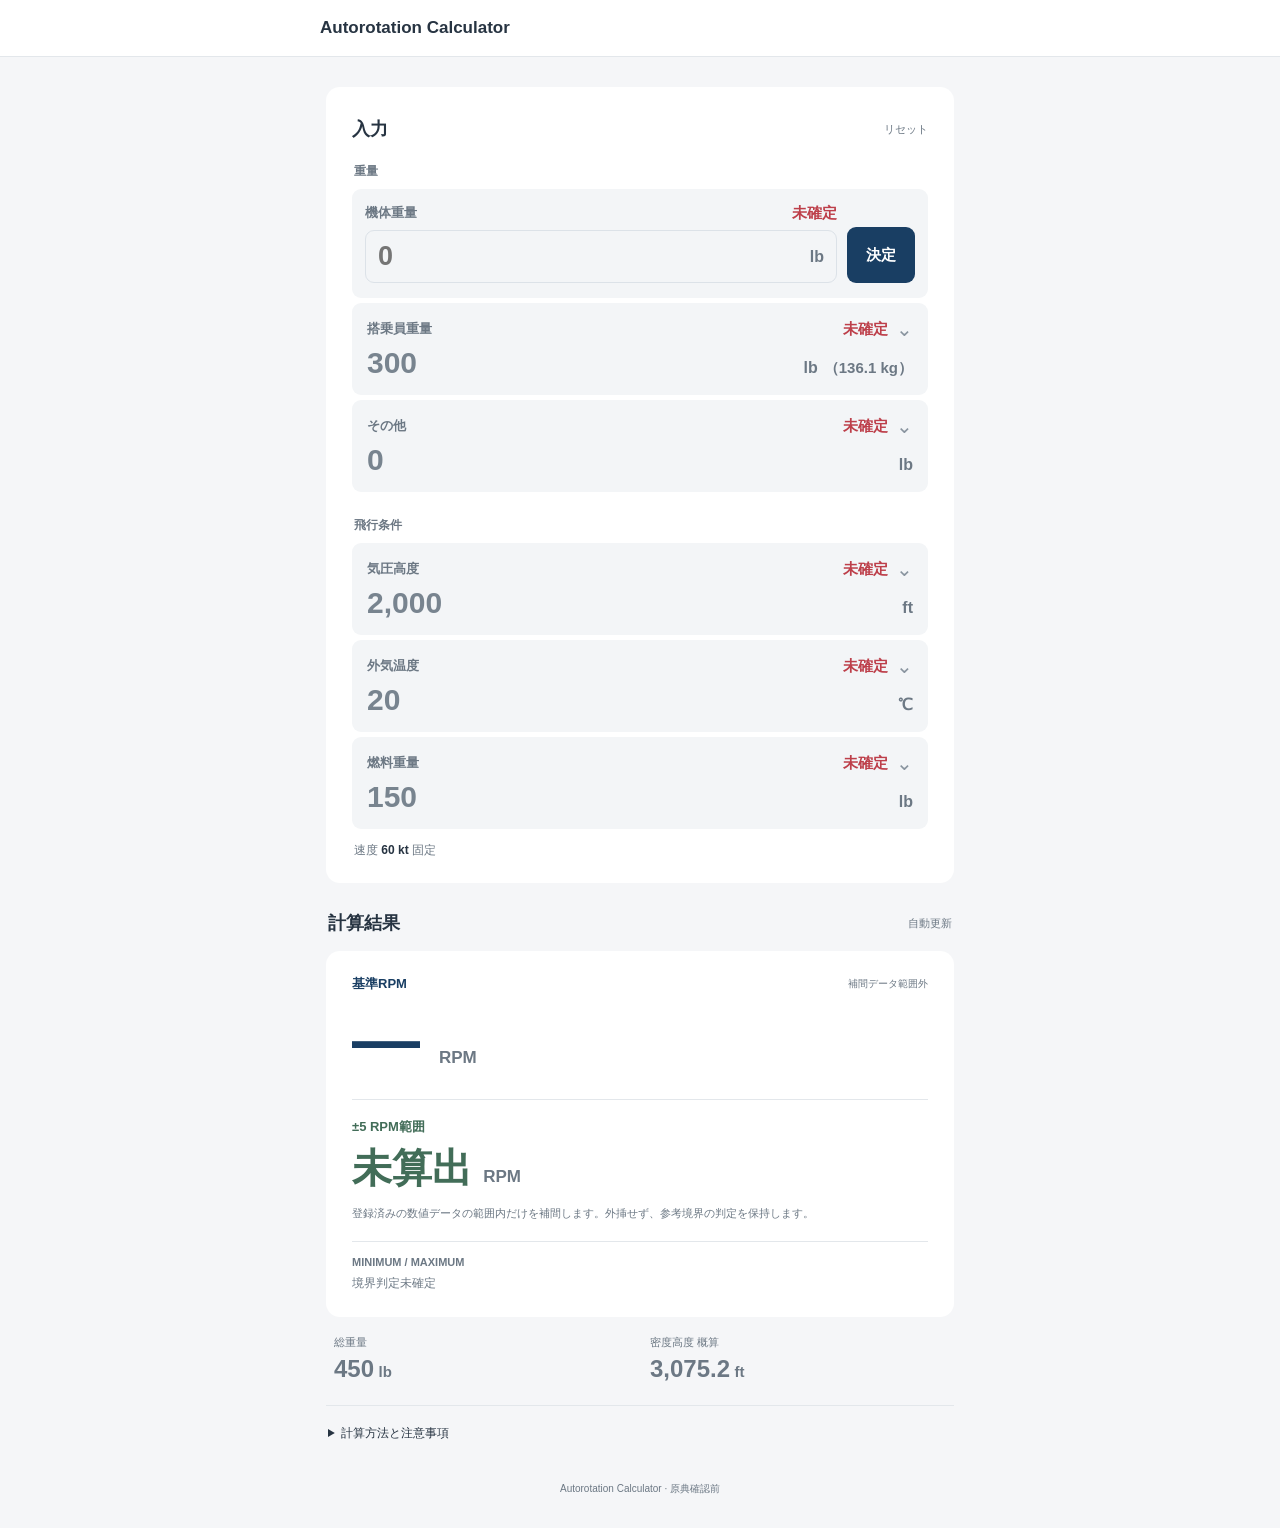
==== commit 3bca0c71: "Remove chart display and image while preserving numerical calculations" ====
--- a/index.html
+++ b/index.html
@@ -5,14 +5,13 @@
   <meta name="viewport" content="width=device-width, initial-scale=1">
   <meta name="theme-color" content="#f5f6f8">
   <title>Autorotation Calculator</title>
-  <link rel="stylesheet" href="./style.css?v=result-units-1">
+  <link rel="stylesheet" href="./style.css?v=numeric-only-1">
   <script src="./calculator.js" defer></script>
-  <script src="./chart-view-config.js" defer></script>
-  <script src="./chart-view.js" defer></script>
+  <script src="./rpm-calibration.js" defer></script>
   <script src="./rpm-image-data.js" defer></script>
   <script src="./chart-data.js" defer></script>
   <script src="./input-model.js" defer></script>
-  <script src="./app.js?v=input-status-2" defer></script>
+  <script src="./app.js?v=numeric-only-1" defer></script>
 </head>
 <body>
   <header class="topbar"><h1>Autorotation Calculator</h1></header>
@@ -49,16 +48,7 @@
         <div class="metrics"><div><h3>総重量</h3><output id="totalWeight">450</output> <small>lb</small></div><div><h3>密度高度 <small>概算</small></h3><output id="densityAltitude">—</output> <small>ft</small></div></div>
       </div>
     </section>
-    <section class="panel chart-panel" aria-labelledby="chart-view-heading">
-      <div class="section-heading"><h2 id="chart-view-heading">チャート</h2></div>
-      <p class="input-note">横軸：総重量（lb）／縦軸：密度高度（ft）</p>
-      <div id="chart-frame" class="chart-frame" hidden>
-        <img id="performance-chart" alt="オートローテーション性能チャート" decoding="async">
-        <span id="chart-dot" class="chart-dot" aria-hidden="true" hidden></span>
-      </div>
-      <p id="chart-view-status" class="chart-view-status" role="status">チャート画像を読み込み中</p>
-    </section>
-    <details class="method"><summary>計算方法と注意事項</summary><p class="data-note"><strong>チャート画像からの暫定デジタイズ値・原典確認前</strong>境界警告は参考表示です。基準RPMと±5 RPMは境界で制限しません。</p><p>機体重量の空欄は0 lb。決定前も計算に反映します。</p><p>総重量 = 機体重量 + 搭乗員重量 + 燃料重量 + その他。機体重量には、ほかの3項目に入力する重量を重複して含めないでください。</p><p>ISA温度（℃）= 15 − 1.98 × 気圧高度（ft）÷ 1,000<br>密度高度（ft）≈ 気圧高度 + 120 ×（OAT − ISA温度）</p><p>密度高度は湿度を考慮しない近似値です。RPMは赤点と同じ画像座標で左右の実測線を補間します。確認できた線の外側へは外挿しません。原典確認前のため、飛行判断に使用できません。</p><a href="https://www.weather.gov/media/zhu/ZHU_Training_Page/winds/pressure_winds/Temp_Density_Pressure.pdf" target="_blank" rel="noopener noreferrer">密度高度の近似式：National Weather Service ↗</a></details>
+    <details class="method"><summary>計算方法と注意事項</summary><p class="data-note"><strong>チャート画像からの暫定デジタイズ値・原典確認前</strong>境界警告は参考表示です。基準RPMと±5 RPMは境界で制限しません。</p><p>機体重量の空欄は0 lb。決定前も計算に反映します。</p><p>総重量 = 機体重量 + 搭乗員重量 + 燃料重量 + その他。機体重量には、ほかの3項目に入力する重量を重複して含めないでください。</p><p>ISA温度（℃）= 15 − 1.98 × 気圧高度（ft）÷ 1,000<br>密度高度（ft）≈ 気圧高度 + 120 ×（OAT − ISA温度）</p><p>密度高度は湿度を考慮しない近似値です。RPMは登録済みの数値データを補間します。確認できた線の外側へは外挿しません。原典確認前のため、飛行判断に使用できません。</p><a href="https://www.weather.gov/media/zhu/ZHU_Training_Page/winds/pressure_winds/Temp_Density_Pressure.pdf" target="_blank" rel="noopener noreferrer">密度高度の近似式：National Weather Service ↗</a></details>
     <footer>Autorotation Calculator · 原典確認前</footer>
   </main>
   <dialog id="wheel-dialog" aria-labelledby="wheel-title" aria-describedby="wheel-help">
--- a/style.css
+++ b/style.css
@@ -3,7 +3,7 @@
 .picker-trigger{width:100%;display:grid;grid-template-columns:minmax(0,1fr) auto;align-items:center;gap:4px 10px;border:0;border-bottom:1px solid var(--line);background:transparent;color:var(--ink);text-align:left;padding:15px 2px;min-height:76px}.field-name{grid-column:1;grid-row:1;font-size:14px;font-weight:600}.field-value{grid-column:1;grid-row:2;font-size:28px;line-height:1.2;font-weight:650;font-variant-numeric:tabular-nums;white-space:nowrap}.field-value small{font-size:14px;font-weight:500;color:var(--muted)}.field-state{grid-column:2;grid-row:1 / 3;display:flex;align-items:center;gap:8px}.field-state>span:last-child{font-size:20px;color:#89949f}.state-label{font-size:11px;color:var(--muted);white-space:nowrap}.confirmed .state-label{color:var(--green)}.crew-kg{font-size:14px;color:var(--muted);font-weight:400;margin-left:4px}
 .base-row{display:flex;align-items:end;gap:10px;padding:15px 2px;border-bottom:1px solid var(--line)}.base-control{flex:1;min-width:0}.base-control label{display:flex;justify-content:space-between;font-size:14px;font-weight:600;margin-bottom:8px}.number-wrap{display:flex;align-items:center;border:1px solid #cbd3dc;border-radius:9px}.number-wrap input{border:0;background:transparent;min-width:0;width:100%;padding:10px 12px;font-size:27px;color:var(--ink);font-variant-numeric:tabular-nums;outline:none}.number-wrap span{padding-right:12px;font-size:14px;color:var(--muted)}.number-wrap:focus-within{outline:2px solid var(--blue)}.confirm-base{height:56px;min-width:68px;border:0;border-radius:9px;background:var(--blue);color:#fff;font-size:15px;font-weight:650}.error{font-size:12px;color:#995055;margin:6px 2px}.error:empty{display:none}.extra-input{font-size:13px;color:var(--muted)}.extra-input summary{padding:15px 2px}.fixed-speed{font-size:12px;margin:13px 2px 0;color:var(--muted)}.fixed-speed strong{color:var(--ink)}
 .results{margin-top:28px}.results>.section-heading{padding:0 2px}.rpm-top{display:flex;align-items:center;justify-content:space-between;gap:8px}.rpm-card h3{font-size:13px;margin:0}.rpm-top h3,.rpm-value{color:var(--blue)}.badge{font-size:10px;color:var(--muted)}.rpm-value{margin:7px 0 21px;font-size:clamp(50px,13vw,68px);line-height:1.15;font-weight:700;font-variant-numeric:tabular-nums}.rpm-card small{font-size:13px;color:var(--muted);font-weight:400}.range{border-top:1px solid var(--line);padding-top:18px}.range h3,.range p{color:var(--green)}.range p{font-size:clamp(28px,7.5vw,40px);line-height:1.2;font-weight:650;margin:8px 0 0;font-variant-numeric:tabular-nums}.rpm-note{font-size:11px;line-height:1.7;color:var(--muted);margin:12px 0 0}.boundary{border-top:1px solid var(--line);margin-top:18px;padding-top:14px}.boundary h3{font-size:11px;color:var(--muted)}.boundary .rpm-note{font-size:12px;margin-top:5px}.metrics{display:grid;grid-template-columns:1fr 1fr;gap:20px;padding:18px 8px 0;color:var(--muted)}.metrics h3{font-size:11px;font-weight:500;margin:0 0 5px}.metrics small{font-size:11px}.metrics output{font-size:24px;font-weight:600;font-variant-numeric:tabular-nums;overflow-wrap:anywhere}
-.chart-panel{margin-top:28px}.chart-panel .section-heading{margin-bottom:3px}.input-note{font-size:11px;color:var(--muted);line-height:1.6;margin:0}.chart-frame{position:relative;width:100%;margin-top:12px}.chart-frame img{display:block;width:100%;height:auto}.chart-dot{position:absolute;display:block;width:7px;height:7px;border-radius:50%;background:#e32d32;border:2px solid white;box-shadow:0 0 0 1px #8f161a;transform:translate(-50%,-50%);pointer-events:none}.chart-view-status{font-size:12px;color:var(--muted);margin:12px 0 0}.method{margin-top:22px;border-top:1px solid var(--line);font-size:12px;color:var(--muted);line-height:1.8}.method summary{padding:17px 2px;cursor:pointer;color:var(--ink)}.data-note{font-size:11px}.data-note strong{display:block;color:var(--ink)}.method a{color:var(--blue)}footer{text-align:center;font-size:10px;color:var(--muted);padding-top:20px}
+.method{margin-top:22px;border-top:1px solid var(--line);font-size:12px;color:var(--muted);line-height:1.8}.method summary{padding:17px 2px;cursor:pointer;color:var(--ink)}.data-note{font-size:11px}.data-note strong{display:block;color:var(--ink)}.method a{color:var(--blue)}footer{text-align:center;font-size:10px;color:var(--muted);padding-top:20px}
 dialog{position:fixed;inset:auto 0 0;width:min(100%,480px);max-height:95dvh;margin:0 auto;border:0;border-radius:20px 20px 0 0;padding:22px 20px calc(20px + env(safe-area-inset-bottom));background:#fff;color:var(--ink);box-shadow:0 -10px 35px #27344224;overflow:auto}dialog::backdrop{background:#27344280}body:has(dialog[open]){overflow:hidden}.dialog-heading{text-align:center}.dialog-heading h2{font-size:20px}.dialog-heading p{font-size:12px;color:var(--muted);margin:8px 0 14px}.wheel-window{position:relative;margin:auto;max-width:310px}.value-wheel{height:260px;overflow-y:auto;overscroll-behavior:contain;scroll-snap-type:y mandatory;scrollbar-width:none;padding:104px 0;outline:none;touch-action:pan-y}.value-wheel::-webkit-scrollbar{display:none}.value-wheel:focus-visible{outline:2px solid var(--blue)}.wheel-option{height:52px;display:flex;align-items:center;justify-content:center;scroll-snap-align:center;font-size:27px;color:#9aa4ae;user-select:none;cursor:pointer;font-variant-numeric:tabular-nums}.wheel-option[aria-selected=true]{color:var(--ink);font-size:34px;font-weight:700}.wheel-selection{position:absolute;top:104px;left:0;right:0;height:52px;border-top:1px solid #bbc8d5;border-bottom:1px solid #bbc8d5;background:#eaf0f6aa;pointer-events:none}.wheel-current{text-align:center;font-size:18px;font-weight:650;margin:10px 0;color:var(--blue);font-variant-numeric:tabular-nums}.wheel-total{text-align:center;font-size:13px;margin:12px 0 18px}.wheel-total output{font-size:21px;font-weight:700}.wheel-total small{color:var(--muted);font-size:10px;margin-left:6px}.dialog-actions{display:grid;grid-template-columns:1fr 1.5fr;gap:12px}.dialog-actions button{min-height:56px;border:1px solid var(--line);border-radius:10px;background:#f2f4f6;font-size:16px;color:var(--ink)}#confirm-wheel{background:var(--blue);color:#fff;border-color:var(--blue);font-size:19px;font-weight:700}@media(min-width:720px){main{padding-top:30px}.panel,.rpm-card{padding:24px 26px}dialog{bottom:24px;border-radius:20px}}@media(max-width:360px){main{padding:14px 10px 26px}.panel,.rpm-card{padding:16px}.field-value{font-size:25px}.field-state{gap:4px}.crew-kg{font-size:12px}}
 
 /* The existing confirmed class is driven by the input model. */
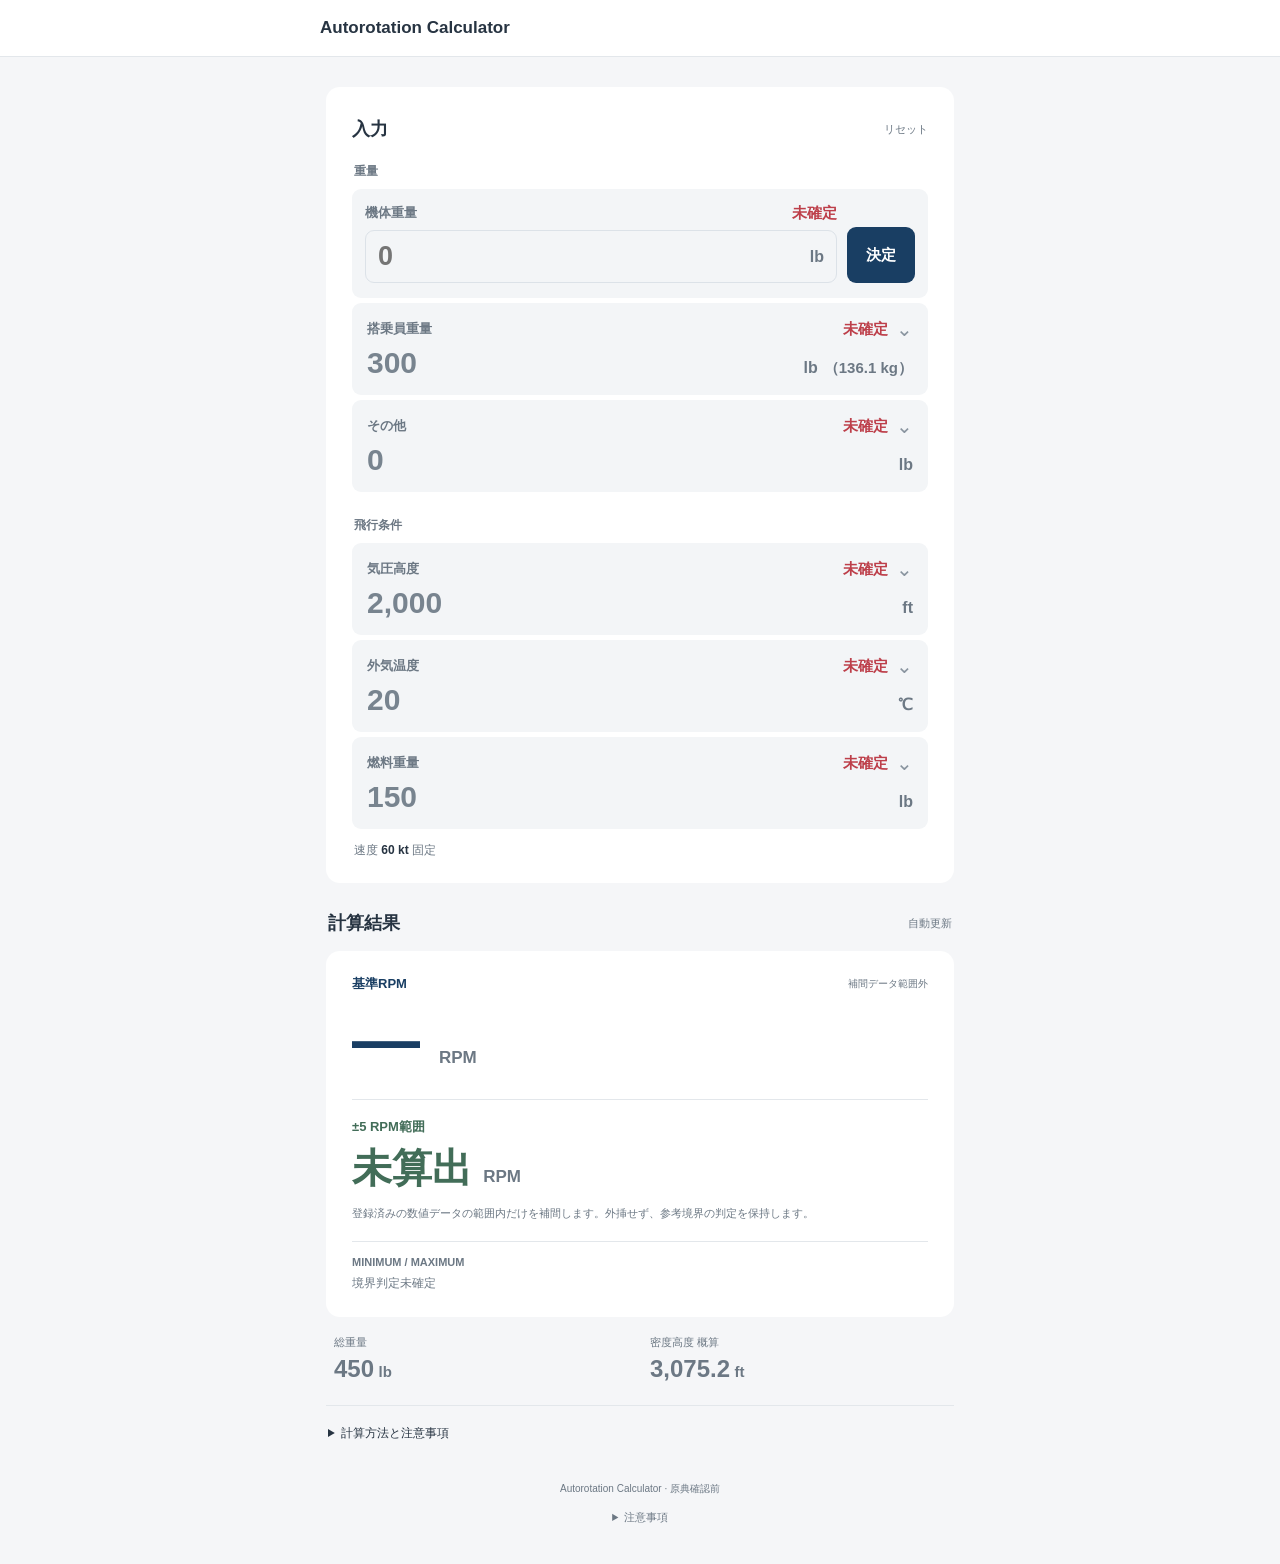
==== commit ecf8fd25: "ui: add collapsible footer notice" ====
--- a/index.html
+++ b/index.html
@@ -5,7 +5,7 @@
   <meta name="viewport" content="width=device-width, initial-scale=1">
   <meta name="theme-color" content="#f5f6f8">
   <title>Autorotation Calculator</title>
-  <link rel="stylesheet" href="./style.css?v=numeric-only-1">
+  <link rel="stylesheet" href="./style.css?v=footer-notice-1">
   <script src="./calculator.js" defer></script>
   <script src="./rpm-calibration.js" defer></script>
   <script src="./rpm-image-data.js" defer></script>
@@ -49,7 +49,9 @@
       </div>
     </section>
     <details class="method"><summary>計算方法と注意事項</summary><p class="data-note"><strong>チャート画像からの暫定デジタイズ値・原典確認前</strong>境界警告は参考表示です。基準RPMと±5 RPMは境界で制限しません。</p><p>機体重量の空欄は0 lb。決定前も計算に反映します。</p><p>総重量 = 機体重量 + 搭乗員重量 + 燃料重量 + その他。機体重量には、ほかの3項目に入力する重量を重複して含めないでください。</p><p>ISA温度（℃）= 15 − 1.98 × 気圧高度（ft）÷ 1,000<br>密度高度（ft）≈ 気圧高度 + 120 ×（OAT − ISA温度）</p><p>密度高度は湿度を考慮しない近似値です。RPMは登録済みの数値データを補間します。確認できた線の外側へは外挿しません。原典確認前のため、飛行判断に使用できません。</p><a href="https://www.weather.gov/media/zhu/ZHU_Training_Page/winds/pressure_winds/Temp_Density_Pressure.pdf" target="_blank" rel="noopener noreferrer">密度高度の近似式：National Weather Service ↗</a></details>
-    <footer>Autorotation Calculator · 原典確認前</footer>
+    <footer>Autorotation Calculator · 原典確認前
+      <details class="footer-notice"><summary>注意事項</summary><p>本ツールは参考用です。運航・整備上の最終判断は、適用される正式な資料・手順に従ってください。</p></details>
+    </footer>
   </main>
   <dialog id="wheel-dialog" aria-labelledby="wheel-title" aria-describedby="wheel-help">
     <div class="dialog-heading"><h2 id="wheel-title">値を選択</h2><p id="wheel-help">上下にスワイプして選択</p></div>
--- a/style.css
+++ b/style.css
@@ -48,5 +48,7 @@
 .preset .picker-trigger .crew-kg{font-size:15px;font-weight:600}
 @media(max-width:360px){.preset .picker-trigger .crew-kg{font-size:13px}}
 
+.footer-notice{margin-top:8px;font-size:11px;line-height:1.8}.footer-notice summary{width:fit-content;margin:auto;padding:4px 8px;cursor:pointer}.footer-notice p{margin:8px 0 0}
+
 .rpm-value small,.range p small{font-size:17px;font-weight:650}
 .metrics>div>small{font-size:15px;font-weight:650}
